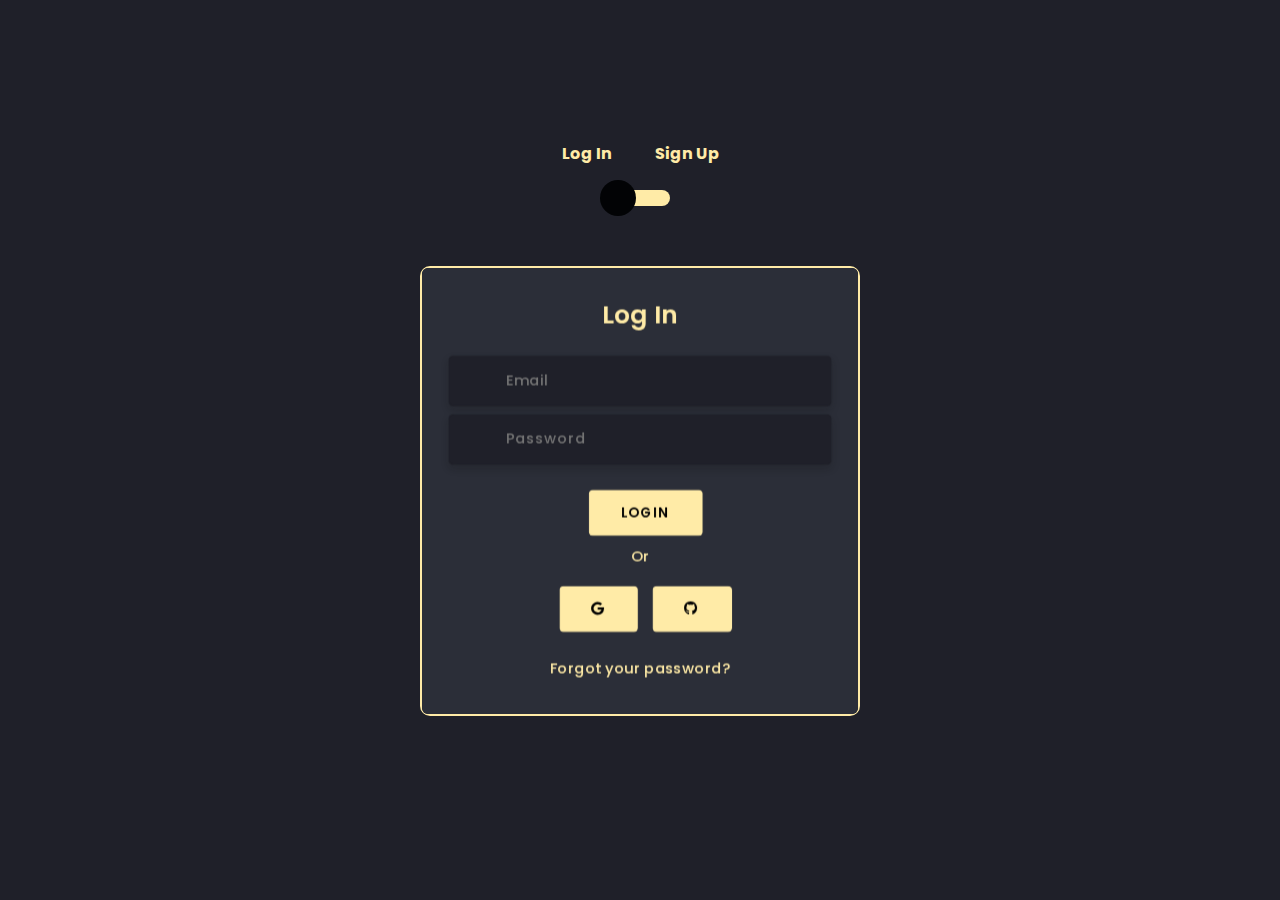
==== signin.html @ 9d9a54e8 "Initial commit" ====
<!DOCTYPE html>
<html lang="en">
<head>
  <title>project</title>
  <meta charset="utf-8">
  <meta name="viewport" content="width=device-width, initial-scale=1, shrink-to-fit=no">
  <link rel="stylesheet" href="https://unicons.iconscout.com/release/v2.1.9/css/unicons.css">
  <link rel="stylesheet" href="https://cdnjs.cloudflare.com/ajax/libs/font-awesome/6.3.0/css/all.min.css" />
  <link rel="stylesheet" href="https://cdnjs.cloudflare.com/ajax/libs/twitter-bootstrap/4.5.0/css/bootstrap.min.css">
  <link rel="stylesheet" href="/css/signinstyle.css">
</head>
<body>
  <div class="section">
    <div class="container">
      <div class="row full-height justify-content-center">
        <div class="col-12 text-center align-self-center py-5">
          <div class="section pb-5 pt-5 pt-sm-2 text-center">
            <h6 class="mb-0 pb-3"><span>Log In </span><span>Sign Up</span></h6>
            <input class="checkbox" type="checkbox" id="reg-log" name="reg-log"/>
            <label for="reg-log"></label>
            <div class="card-3d-wrap mx-auto">
              <div class="card-3d-wrapper">
                <div class="card-front">
                  <div class="center-wrap">
                    <div class="section text-center">
                      <h4 class="pb-3">Log In</h4>
                      <div class="form-group">
                        <input type="email" class="form-style" placeholder="Email" id="mail">
                        <i class="input-icon uil uil-at"></i>
                      </div> 
                      <div class="form-group mt-2">
                        <input type="password" class="form-style" placeholder="Password" id="pass">
                        <i class="input-icon uil uil-lock-alt"></i>
                      </div>
                      <button class="btn mt-4" onclick="login()">Login</button>
                      <div class="form-group mt-2">
                        <p>Or</p>
                        <a href="#" class="btn"><i class="fa-brands fa-google"></i></a>
                        <a href="#" class="btn"><i class="fa-brands fa-github"></i></a>
                      </div>
                      <p class="mb-0 mt-4 text-center"><a href="#" class="link">Forgot your password?</a></p>
                    </div>
                  </div>
                </div>
                <div class="card-back">
                  <div class="center-wrap">
                    <div class="section text-center">
                      <h4 class="mb-3 pb-3">Sign Up</h4>
                      <div class="form-group">
                        <input type="text" class="form-style" placeholder="Full Name" id="fullName">
                        <i class="input-icon uil uil-user"></i>
                      </div>  
                      <div class="form-group mt-2">
                        <input type="tel" class="form-style" placeholder="Phone Number" id="phoneNumber">
                        <i class="input-icon uil uil-phone"></i>
                      </div>  
                      <div class="form-group mt-2">
                        <input type="email" class="form-style" placeholder="Email" id="email">
                        <i class="input-icon uil uil-at"></i>
                      </div>
                      <div class="form-group mt-2">
                        <input type="password" class="form-style" placeholder="Password" id="password">
                        <i class="input-icon uil uil-lock-alt"></i>
                      </div>
                      <button class="btn mt-4" onclick="register()">Register</button>
                      <div class="form-group mt-2">
                        <a href="#" class="btn"><i class="fa-brands fa-google"></i></a>
                        <a href="#" class="btn"><i class="fa-brands fa-github"></i></a>
                      </div>
                    </div>
                  </div>
                </div>
              </div>
            </div>
          </div>
        </div>
      </div>
    </div>
  </div>

  <script>
    function login() {
      var email = document.getElementById("mail").value;
      var password = document.getElementById("pass").value;

      // Basic validation
      if (email === "" || password === "") {
        alert("Please enter both email and password.");
        return;
      }

      // Validate email format
      var emailPattern = /^[a-zA-Z0-9._-]+@[a-zA-Z0-9.-]+\.[a-zA-Z]{2,6}$/;
      if (!emailPattern.test(email)) {
        alert("Please enter a valid email address.");
        return;
      }

      // Simulate login (replace with actual login logic)
      if (email === "admin@gmail.com" && password === "@admin123" ) {
        window.location.href="admindash.html";
      } 
      else if (email === "user@gmail.com" && password === "@user123") {
        window.location.href="userdash.html";
      }  else {
        alert("Invalid email or password.");
      }
    }

    function register() {
      var fullName = document.getElementById("fullName").value;
      var phoneNumber = document.getElementById("phoneNumber").value;
      var email = document.getElementById("email").value;
      var password = document.getElementById("password").value;

      // Basic validation
      if (fullName === "" || phoneNumber === "" || email === "" || password === "") {
        alert("Please fill in all fields.");
        return;
      }

      // Validate email format
      var emailPattern = /^[a-zA-Z0-9._-]+@[a-zA-Z0-9.-]+\.[a-zA-Z]{2,6}$/;
      if (!emailPattern.test(email)) {
        alert("Please enter a valid email address.");
        return;
      }

      // Validate phone number (example: 10 digits)
      var phonePattern = /^[0-9]{10}$/;
      if (!phonePattern.test(phoneNumber)) {
        alert("Please enter a valid phone number.");
        return;
      }

      // Validate password (example: minimum 6 characters)
      if (password.length < 6) {
        alert("Password must be at least 6 characters long.");
        return;
      }

      alert("Registration successful!");
    }
  </script>
</body>
</html>
---- css/signinstyle.css ----
@import url('https://fonts.googleapis.com/css?family=Poppins:400,500,600,700,800,900');
body{
	font-family: 'Poppins', sans-serif;
	font-weight: 300;
	line-height: 1.7;
	color: #ffeba7;
	background-color: #1f2029;
  /* background-image: url(https://images.unsplash.com/photo-1620207418302-439b387441b0?q=80&w=1934&auto=format&fit=crop&ixlib=rb-4.0.3&ixid=M3wxMjA3fDB8MHxwaG90by1wYWdlfHx8fGVufDB8fHx8fA%3D%3D);
  background-position: center; */
  background-repeat: no-repeat;
  background-size: cover;
overflow: hidden;
}
a:hover {
	text-decoration: none;
}
.link {
  color: #ffeba7;
}
.link:hover {
  color: #c4c3ca;
}
p {
  font-weight: 500;
  font-size: 14px;
}
h4 {
  font-weight: 600;
}
h6 span{
  padding: 0 20px;
  font-weight: 700;
}
.section{
  position: relative;
  width: 100%;
  display: block;
}
.full-height{
  min-height: 100vh;
}
[type="checkbox"]:checked,
[type="checkbox"]:not(:checked){
display: none;
}
.checkbox:checked + label,
.checkbox:not(:checked) + label{
  position: relative;
  display: block;
  text-align: center;
  width: 60px;
  height: 16px;
  border-radius: 8px;
  padding: 0;
  margin: 10px auto;
  cursor: pointer;
  background-color: #ffeba7;
}
.checkbox:checked + label:before,
.checkbox:not(:checked) + label:before{
  position: absolute;
  display: block;
  width: 36px;
  height: 36px;
  border-radius: 50%;
  color: #ffeba7;
  background-color: #020305;
  font-family: 'unicons';
  content: '\eb4f';
  z-index: 20;
  top: -10px;
  left: -10px;
  line-height: 36px;
  text-align: center;
  font-size: 24px;
  transition: all 0.5s ease;
}
.checkbox:checked + label:before {
  transform: translateX(44px) rotate(-270deg);
}
.card-3d-wrap {
  position: relative;
  width: 440px;
  max-width: 100%;
  height: 450px;
  -webkit-transform-style: preserve-3d;
  transform-style: preserve-3d;
  perspective: 800px;
  margin-top: 60px;
}
.card-3d-wrapper {
  width: 100%;
  height: 100%;
  position:absolute;
  -webkit-transform-style: preserve-3d;
  transform-style: preserve-3d;
  transition: all 600ms ease-out; 
  border: 2px solid #ffeba7;
  border-radius: 10px;
}
.card-front, .card-back {
  width: 100%;
  height: 100%;
  background-color: #2b2e38;
  background-image: url('/img/pattern_japanese-pattern-2_1_2_0-0_0_1__ffffff00_000000.png');
  position: absolute;
  border-radius: 6px;
  -webkit-transform-style: preserve-3d;
}
.card-back {
  transform: rotateY(180deg);
}
.checkbox:checked ~ .card-3d-wrap .card-3d-wrapper {
  transform: rotateY(180deg);
}
.center-wrap{
  position: absolute;
  width: 100%;
  padding: 0 35px;
  top: 50%;
  left: 0;
  transform: translate3d(0, -50%, 35px) perspective(100px);
  z-index: 20;
  display: block;
}
.form-group{ 
  position: relative;
  display: block;
    margin: 0;
    padding: 0;
}
.form-style {
  padding: 13px 20px;
  padding-left: 55px;
  height: 48px;
  width: 100%;
  font-weight: 500;
  border-radius: 4px;
  font-size: 14px;
  line-height: 22px;
  letter-spacing: 0.5px;
  outline: none;
  color: #c4c3ca;
  background-color: #1f2029;
  border: none;
  -webkit-transition: all 200ms linear;
  transition: all 200ms linear;
  box-shadow: 0 4px 8px 0 rgba(21,21,21,.2);
}
.form-style:focus,
.form-style:active {
  border: none;
  outline: none;
  box-shadow: 0 4px 8px 0 rgba(21,21,21,.2);
}
.input-icon {
  position: absolute;
  top: 0;
  left: 18px;
  height: 48px;
  font-size: 24px;
  line-height: 48px;
  text-align: left;
  -webkit-transition: all 200ms linear;
   transition: all 200ms linear;
}
.btn{  
  border-radius: 4px;
  height: 44px;
  font-size: 13px;
  font-weight: 600;
  text-transform: uppercase;
  -webkit-transition : all 200ms linear;
  transition: all 200ms linear;
  padding: 0 30px;
  letter-spacing: 1px;
  display: -webkit-inline-flex;
  display: -ms-inline-flexbox;
  display: inline-flex;
  align-items: center;
  background-color: #ffeba7;
  color: #000000;
  margin-left: 10px;
}
.btn:hover{  
  background-color: #000000;
  color: #ffeba7;
  box-shadow: 0 8px 24px 0 rgba(16,39,112,.2);
}
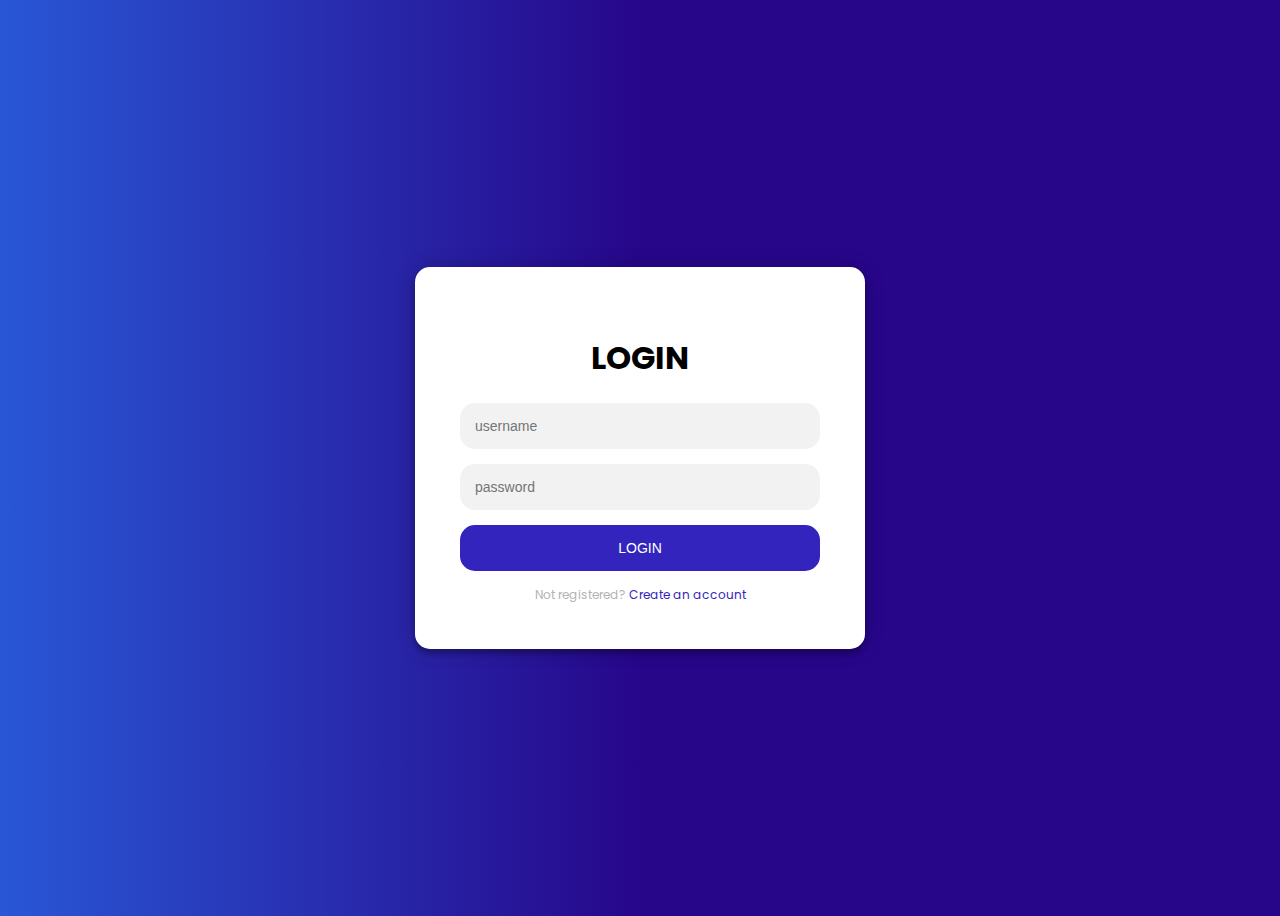
==== commit aa7b55b6: "sdfg" ====
--- a/signin.html
+++ b/signin.html
@@ -1,146 +1,22 @@
-<!DOCTYPE html>
+<!doctype html>
 <html lang="en">
 <head>
-  <title>project</title>
+  <title>JOURNAL</title>
   <meta charset="utf-8">
   <meta name="viewport" content="width=device-width, initial-scale=1, shrink-to-fit=no">
-  <link rel="stylesheet" href="https://unicons.iconscout.com/release/v2.1.9/css/unicons.css">
-  <link rel="stylesheet" href="https://cdnjs.cloudflare.com/ajax/libs/font-awesome/6.3.0/css/all.min.css" />
-  <link rel="stylesheet" href="https://cdnjs.cloudflare.com/ajax/libs/twitter-bootstrap/4.5.0/css/bootstrap.min.css">
-  <link rel="stylesheet" href="/css/signinstyle.css">
+  <link href="/css/styles.css" rel="stylesheet">
 </head>
 <body>
-  <div class="section">
-    <div class="container">
-      <div class="row full-height justify-content-center">
-        <div class="col-12 text-center align-self-center py-5">
-          <div class="section pb-5 pt-5 pt-sm-2 text-center">
-            <h6 class="mb-0 pb-3"><span>Log In </span><span>Sign Up</span></h6>
-            <input class="checkbox" type="checkbox" id="reg-log" name="reg-log"/>
-            <label for="reg-log"></label>
-            <div class="card-3d-wrap mx-auto">
-              <div class="card-3d-wrapper">
-                <div class="card-front">
-                  <div class="center-wrap">
-                    <div class="section text-center">
-                      <h4 class="pb-3">Log In</h4>
-                      <div class="form-group">
-                        <input type="email" class="form-style" placeholder="Email" id="mail">
-                        <i class="input-icon uil uil-at"></i>
-                      </div> 
-                      <div class="form-group mt-2">
-                        <input type="password" class="form-style" placeholder="Password" id="pass">
-                        <i class="input-icon uil uil-lock-alt"></i>
-                      </div>
-                      <button class="btn mt-4" onclick="login()">Login</button>
-                      <div class="form-group mt-2">
-                        <p>Or</p>
-                        <a href="#" class="btn"><i class="fa-brands fa-google"></i></a>
-                        <a href="#" class="btn"><i class="fa-brands fa-github"></i></a>
-                      </div>
-                      <p class="mb-0 mt-4 text-center"><a href="#" class="link">Forgot your password?</a></p>
-                    </div>
-                  </div>
-                </div>
-                <div class="card-back">
-                  <div class="center-wrap">
-                    <div class="section text-center">
-                      <h4 class="mb-3 pb-3">Sign Up</h4>
-                      <div class="form-group">
-                        <input type="text" class="form-style" placeholder="Full Name" id="fullName">
-                        <i class="input-icon uil uil-user"></i>
-                      </div>  
-                      <div class="form-group mt-2">
-                        <input type="tel" class="form-style" placeholder="Phone Number" id="phoneNumber">
-                        <i class="input-icon uil uil-phone"></i>
-                      </div>  
-                      <div class="form-group mt-2">
-                        <input type="email" class="form-style" placeholder="Email" id="email">
-                        <i class="input-icon uil uil-at"></i>
-                      </div>
-                      <div class="form-group mt-2">
-                        <input type="password" class="form-style" placeholder="Password" id="password">
-                        <i class="input-icon uil uil-lock-alt"></i>
-                      </div>
-                      <button class="btn mt-4" onclick="register()">Register</button>
-                      <div class="form-group mt-2">
-                        <a href="#" class="btn"><i class="fa-brands fa-google"></i></a>
-                        <a href="#" class="btn"><i class="fa-brands fa-github"></i></a>
-                      </div>
-                    </div>
-                  </div>
-                </div>
-              </div>
-            </div>
-          </div>
-        </div>
+  <div class="login-box">
+      <div class="form">
+        <h1>LOGIN</h1>
+        <form class="login-form">
+          <input type="text" placeholder="username"/>
+          <input type="password" placeholder="password"/>
+          <button>login</button>
+          <p class="message">Not registered? <a href="signup.html">Create an account</a></p>
+        </form>
       </div>
-    </div>
   </div>
-
-  <script>
-    function login() {
-      var email = document.getElementById("mail").value;
-      var password = document.getElementById("pass").value;
-
-      // Basic validation
-      if (email === "" || password === "") {
-        alert("Please enter both email and password.");
-        return;
-      }
-
-      // Validate email format
-      var emailPattern = /^[a-zA-Z0-9._-]+@[a-zA-Z0-9.-]+\.[a-zA-Z]{2,6}$/;
-      if (!emailPattern.test(email)) {
-        alert("Please enter a valid email address.");
-        return;
-      }
-
-      // Simulate login (replace with actual login logic)
-      if (email === "admin@gmail.com" && password === "@admin123" ) {
-        window.location.href="admindash.html";
-      } 
-      else if (email === "user@gmail.com" && password === "@user123") {
-        window.location.href="userdash.html";
-      }  else {
-        alert("Invalid email or password.");
-      }
-    }
-
-    function register() {
-      var fullName = document.getElementById("fullName").value;
-      var phoneNumber = document.getElementById("phoneNumber").value;
-      var email = document.getElementById("email").value;
-      var password = document.getElementById("password").value;
-
-      // Basic validation
-      if (fullName === "" || phoneNumber === "" || email === "" || password === "") {
-        alert("Please fill in all fields.");
-        return;
-      }
-
-      // Validate email format
-      var emailPattern = /^[a-zA-Z0-9._-]+@[a-zA-Z0-9.-]+\.[a-zA-Z]{2,6}$/;
-      if (!emailPattern.test(email)) {
-        alert("Please enter a valid email address.");
-        return;
-      }
-
-      // Validate phone number (example: 10 digits)
-      var phonePattern = /^[0-9]{10}$/;
-      if (!phonePattern.test(phoneNumber)) {
-        alert("Please enter a valid phone number.");
-        return;
-      }
-
-      // Validate password (example: minimum 6 characters)
-      if (password.length < 6) {
-        alert("Password must be at least 6 characters long.");
-        return;
-      }
-
-      alert("Registration successful!");
-    }
-  </script>
 </body>
 </html>
--- a/css/styles.css
+++ b/css/styles.css
@@ -0,0 +1,57 @@
+@import url(https://fonts.googleapis.com/css?family=Poppins:300);
+
+body {
+  background: linear-gradient(90deg, rgb(41, 87, 214) 0%, rgb(39, 6, 138) 50%);
+  font-family: "Poppins";    
+  display: flex;
+  justify-content: center;
+  align-items: center;
+  height:100vh ;
+}
+.form {
+  position: relative;
+  background: #FFFFFF;
+  max-width: 360px;
+  padding: 45px;
+  text-align: center;
+  box-shadow: 0 0 20px 0 rgba(0, 0, 0, 0.2), 0 5px 5px 0 rgba(0, 0, 0, 0.24);
+  border-radius:15px;
+}
+.form input {
+  outline: 0;
+  background: #f2f2f2;
+  width: 100%;
+  border: 0;
+  margin: 0 0 15px;
+  padding: 15px;
+  box-sizing: border-box;
+  font-size: 14px;
+  border-radius:15px;
+}
+.form button {
+  text-transform: uppercase;
+  outline: 0;
+  background: #3324be;
+  width: 100%;
+  border: 0;
+  padding: 15px;
+  color: #FFFFFF;
+  font-size: 14px;
+  border-radius:15px;
+  -webkit-transition: all 0.3 ease;
+  transition: all 0.3 ease;
+  cursor: pointer;
+}
+.form button:hover,.form button:active,.form button:focus {
+  background: #2957d6;
+}
+.form .message {
+  margin: 15px 0 0;
+  color: #b3b3b3;
+  font-size: 12px;
+}
+.form .message a {
+  color: #3324be;
+  text-decoration: none;
+}
+
